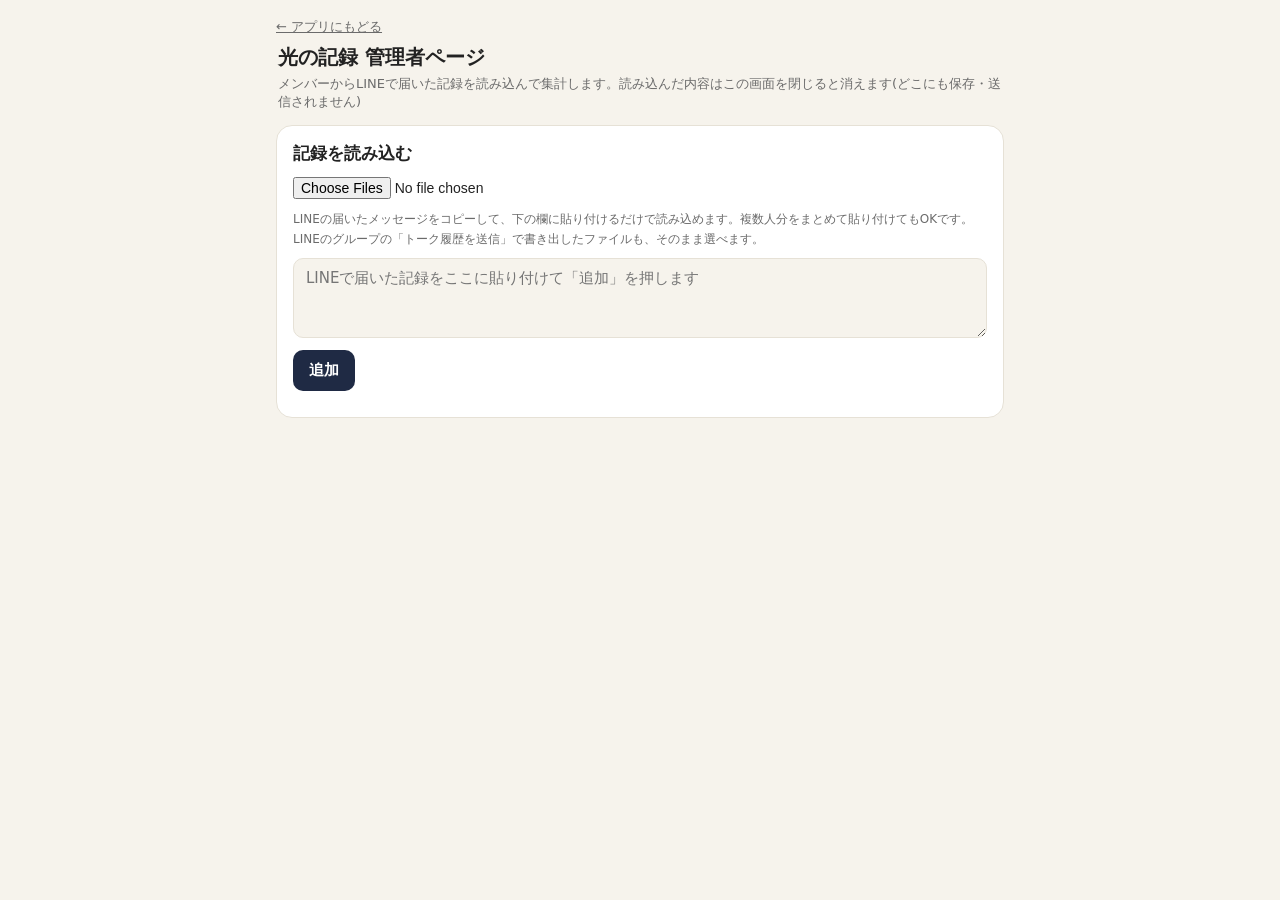
==== admin.html @ c1fd74db "アプリから管理者ページへのリンクを追加" ====
<!doctype html>
<html lang="ja">
<head>
<meta charset="utf-8">
<meta name="viewport" content="width=device-width,initial-scale=1,viewport-fit=cover">
<meta name="robots" content="noindex,nofollow">
<meta name="theme-color" content="#1f2a44">
<title>光の記録 管理者</title>
<style>
:root{
  --bg:#f6f3ec;--card:#ffffff;--ink:#222;--sub:#6b6b6b;--line:#e6e1d6;
  --gold:#b37a00;--blue:#2c5fa8;--bluebg:#e3edfb;--btn:#1f2a44;--btnink:#fff;--danger:#b3261e;
}
@media (prefers-color-scheme:dark){
  :root{--bg:#12151c;--card:#1c212c;--ink:#eee;--sub:#9aa0ac;--line:#2c3342;
    --gold:#f0b429;--blue:#7fb0f5;--bluebg:#15263f;--btn:#e8c872;--btnink:#1b1b1b;--danger:#f2b8b5}
}
*{box-sizing:border-box;-webkit-tap-highlight-color:transparent}
html,body{margin:0;background:var(--bg);color:var(--ink);
  font-family:system-ui,-apple-system,"Hiragino Sans","Noto Sans JP",sans-serif}
main{max-width:760px;margin:0 auto;padding:16px 16px 48px}
h1{font-size:20px;margin:4px 2px 4px}
.sub{color:var(--sub);font-size:13px;margin:0 2px 14px}
.card{background:var(--card);border:1px solid var(--line);border-radius:16px;padding:16px;margin-bottom:14px}
.card h2{margin:0 0 12px;font-size:17px}
.btn{background:var(--btn);color:var(--btnink);border:none;border-radius:10px;padding:11px 16px;font-size:15px;font-weight:700;cursor:pointer}
.btn.line{background:transparent;color:var(--ink);border:1px solid var(--line)}
.btn.danger{background:transparent;color:var(--danger);border:1px solid var(--danger)}
.row{display:flex;gap:8px;flex-wrap:wrap;align-items:center}
textarea,select{width:100%;font-size:15px;padding:10px 12px;border:1px solid var(--line);border-radius:10px;background:var(--bg);color:var(--ink);font-family:inherit}
textarea{min-height:80px;margin:8px 0}
input[type=file]{font-size:14px;max-width:100%}
.msg{font-size:13px;margin-top:8px;line-height:1.6}
.msg .ok{color:var(--blue)}.msg .ng{color:var(--danger)}
.chips{display:flex;gap:8px;flex-wrap:wrap;margin-top:10px}
.chip{display:inline-flex;align-items:center;gap:6px;background:var(--bluebg);color:var(--blue);border-radius:999px;padding:5px 6px 5px 12px;font-size:13px}
.chip button{border:none;background:transparent;color:inherit;font-size:16px;cursor:pointer;padding:0 6px}
.grid{display:grid;grid-template-columns:repeat(3,1fr);gap:10px}
.stat{background:var(--bg);border-radius:12px;padding:10px 12px}
.stat .l{font-size:12px;color:var(--sub)}.stat .v{font-size:20px;font-weight:700;margin-top:2px}
.stat .v.g{color:var(--gold)}.stat .v.b{color:var(--blue)}
.ctl{display:grid;grid-template-columns:1fr 1fr;gap:10px;margin-bottom:12px}
.ctl label{font-size:12px;color:var(--sub);display:block;margin-bottom:4px}
.tw{overflow-x:auto}
table{width:100%;border-collapse:collapse;font-size:14px}
th,td{padding:10px 8px;border-bottom:1px solid var(--line);text-align:right;white-space:nowrap}
th:first-child,td:first-child{text-align:left}
th{font-size:12px;color:var(--sub);font-weight:600}
tr.m{cursor:pointer}
td.s{color:var(--gold);font-weight:700}td.j{color:var(--blue)}
tr.d td{background:var(--bg);text-align:left;white-space:normal;font-size:13px;line-height:1.8}
tfoot td{font-weight:700;border-top:2px solid var(--line)}
.empty{color:var(--sub);text-align:center;padding:24px 0;font-size:14px}
.note{font-size:12px;color:var(--sub);line-height:1.7;margin-top:10px}
</style>
</head>
<body>
<main>
  <p style="margin:0 0 8px"><a href="index.html" style="color:var(--sub);font-size:13px">← アプリにもどる</a></p>
  <h1>光の記録 管理者ページ</h1>
  <p class="sub">メンバーからLINEで届いた記録を読み込んで集計します。読み込んだ内容はこの画面を閉じると消えます(どこにも保存・送信されません)</p>

  <div class="card">
    <h2>記録を読み込む</h2>
    <input type="file" id="files" multiple accept=".txt,.json,text/plain,application/json">
    <div class="note">LINEの届いたメッセージをコピーして、下の欄に貼り付けるだけで読み込めます。複数人分をまとめて貼り付けてもOKです。LINEのグループの「トーク履歴を送信」で書き出したファイルも、そのまま選べます。</div>
    <textarea id="paste" placeholder="LINEで届いた記録をここに貼り付けて「追加」を押します"></textarea>
    <div class="row"><button class="btn" id="addPaste">追加</button></div>
    <div class="msg" id="msg"></div>
    <div class="chips" id="chips"></div>
  </div>

  <div class="card" id="result" hidden>
    <h2>集計</h2>
    <div class="ctl">
      <div><label for="period">期間</label><select id="period"></select></div>
      <div><label for="sort">並べ替え</label>
        <select id="sort">
          <option value="name">名前順</option>
          <option value="seko">施光が多い順</option>
          <option value="juko">受光時間が長い順</option>
        </select>
      </div>
    </div>
    <div class="grid" id="summary"></div>
    <div class="tw" style="margin-top:12px"><table id="table"></table></div>
    <div class="note">名前の行をタップすると、日ごとの内訳が開きます。</div>
    <div class="row" style="margin-top:12px">
      <button class="btn line" id="csv">CSVで書き出す</button>
      <button class="btn danger" id="clear">すべてクリア</button>
    </div>
  </div>
</main>
<script src="admin.js"></script>
</body>
</html>
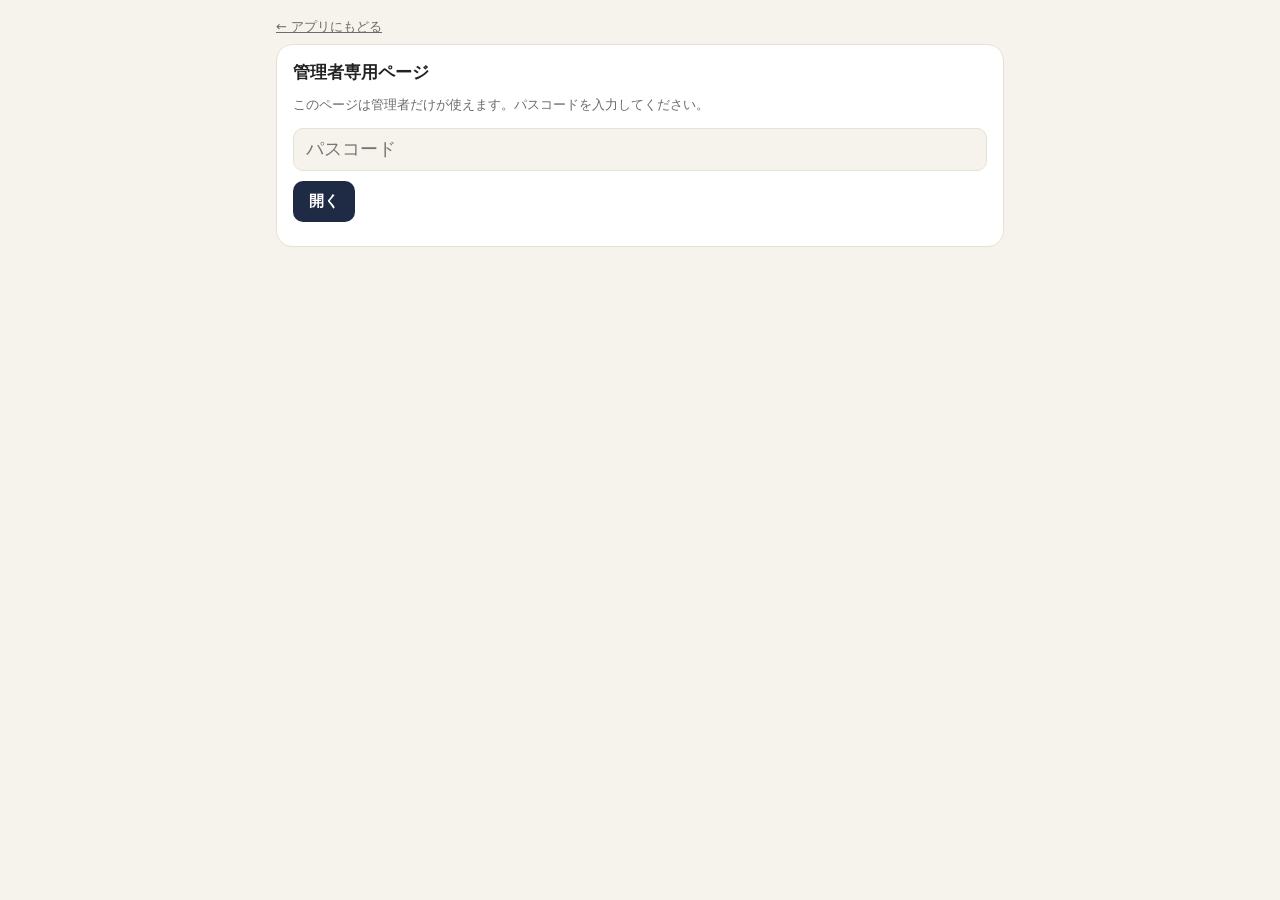
==== commit d152e6c3: "管理者ページにパスコードを追加、アプリのリンクを常に表示" ====
--- a/admin.html
+++ b/admin.html
@@ -57,6 +57,15 @@
 <body>
 <main>
   <p style="margin:0 0 8px"><a href="index.html" style="color:var(--sub);font-size:13px">← アプリにもどる</a></p>
+  <div id="lock" class="card">
+    <h2>管理者専用ページ</h2>
+    <p class="sub" style="margin-left:0">このページは管理者だけが使えます。パスコードを入力してください。</p>
+    <input type="password" id="pass" autocomplete="current-password" placeholder="パスコード" style="width:100%;font-size:18px;padding:10px 12px;border:1px solid var(--line);border-radius:10px;background:var(--bg);color:var(--ink);margin-bottom:10px">
+    <div class="row"><button class="btn" id="unlock">開く</button></div>
+    <div class="msg" id="lockMsg"></div>
+  </div>
+
+  <div id="content" hidden>
   <h1>光の記録 管理者ページ</h1>
   <p class="sub">メンバーからLINEで届いた記録を読み込んで集計します。読み込んだ内容はこの画面を閉じると消えます(どこにも保存・送信されません)</p>
 
@@ -90,6 +99,7 @@
       <button class="btn danger" id="clear">すべてクリア</button>
     </div>
   </div>
+  </div>
 </main>
 <script src="admin.js"></script>
 </body>
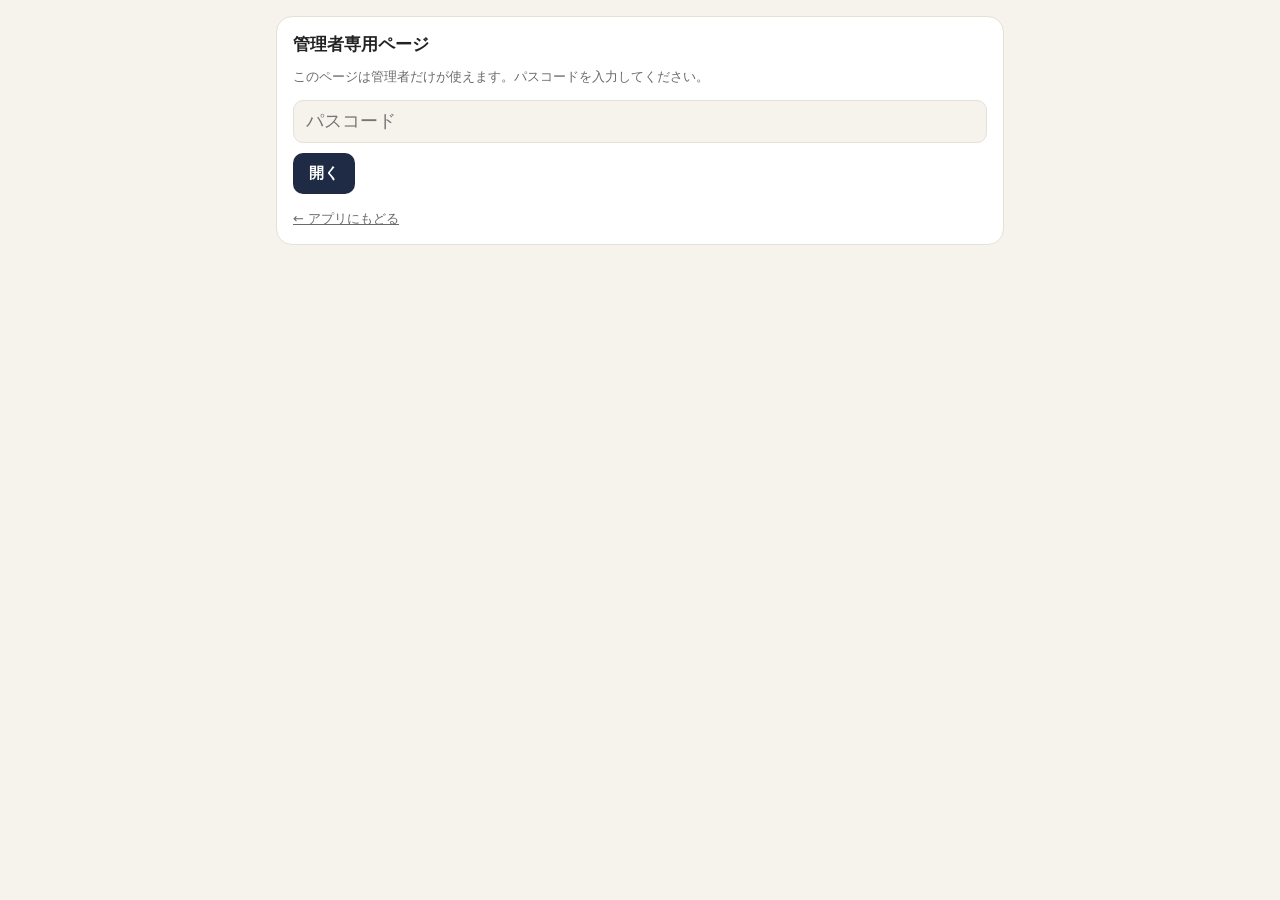
==== commit efbe4b56: "報告を前回以降の分で送れるように、管理者ページに未報告一覧・グラフ・名簿登録を追加、画面を見直し" ====
--- a/admin.html
+++ b/admin.html
@@ -9,11 +9,11 @@
 <style>
 :root{
   --bg:#f6f3ec;--card:#ffffff;--ink:#222;--sub:#6b6b6b;--line:#e6e1d6;
-  --gold:#b37a00;--blue:#2c5fa8;--bluebg:#e3edfb;--btn:#1f2a44;--btnink:#fff;--danger:#b3261e;
+  --gold:#b37a00;--goldbg:#fff3d1;--blue:#2c5fa8;--bluebg:#e3edfb;--btn:#1f2a44;--btnink:#fff;--danger:#b3261e;--warn:#b26a00;
 }
 @media (prefers-color-scheme:dark){
   :root{--bg:#12151c;--card:#1c212c;--ink:#eee;--sub:#9aa0ac;--line:#2c3342;
-    --gold:#f0b429;--blue:#7fb0f5;--bluebg:#15263f;--btn:#e8c872;--btnink:#1b1b1b;--danger:#f2b8b5}
+    --gold:#f0b429;--goldbg:#3a2f10;--blue:#7fb0f5;--bluebg:#15263f;--btn:#e8c872;--btnink:#1b1b1b;--danger:#f2b8b5;--warn:#f0b429}
 }
 *{box-sizing:border-box;-webkit-tap-highlight-color:transparent}
 html,body{margin:0;background:var(--bg);color:var(--ink);
@@ -32,9 +32,6 @@
 input[type=file]{font-size:14px;max-width:100%}
 .msg{font-size:13px;margin-top:8px;line-height:1.6}
 .msg .ok{color:var(--blue)}.msg .ng{color:var(--danger)}
-.chips{display:flex;gap:8px;flex-wrap:wrap;margin-top:10px}
-.chip{display:inline-flex;align-items:center;gap:6px;background:var(--bluebg);color:var(--blue);border-radius:999px;padding:5px 6px 5px 12px;font-size:13px}
-.chip button{border:none;background:transparent;color:inherit;font-size:16px;cursor:pointer;padding:0 6px}
 .grid{display:grid;grid-template-columns:repeat(3,1fr);gap:10px}
 .stat{background:var(--bg);border-radius:12px;padding:10px 12px}
 .stat .l{font-size:12px;color:var(--sub)}.stat .v{font-size:20px;font-weight:700;margin-top:2px}
@@ -47,36 +44,86 @@
 th:first-child,td:first-child{text-align:left}
 th{font-size:12px;color:var(--sub);font-weight:600}
 tr.m{cursor:pointer}
+tr.m.off td:first-child{color:var(--sub)}
 td.s{color:var(--gold);font-weight:700}td.j{color:var(--blue)}
-tr.d td{background:var(--bg);text-align:left;white-space:normal;font-size:13px;line-height:1.8}
+.warn{color:var(--warn);font-weight:700}.bad{color:var(--danger);font-weight:700}
+tr.d td{background:var(--bg);text-align:left;white-space:normal;font-size:13px;line-height:1.9}
 tfoot td{font-weight:700;border-top:2px solid var(--line)}
-.empty{color:var(--sub);text-align:center;padding:24px 0;font-size:14px}
 .note{font-size:12px;color:var(--sub);line-height:1.7;margin-top:10px}
+dialog{border:none;border-radius:16px;padding:20px;width:min(92vw,420px);background:var(--card);color:var(--ink)}
+dialog::backdrop{background:rgba(0,0,0,.45)}
+dialog h3{margin:0 0 6px}
+dialog label{display:block;font-size:13px;color:var(--sub);margin:12px 0 4px}
+dialog input[type=text],dialog input[type=date],dialog input[type=number]{width:100%;font-size:18px;padding:10px 12px;border:1px solid var(--line);border-radius:10px;background:var(--bg);color:var(--ink);font-family:inherit}
+dialog label.chk{display:flex;align-items:center;gap:8px;color:var(--ink);font-size:14px}
+.ed{border:none;background:transparent;color:var(--blue);font-size:13px;cursor:pointer;text-decoration:underline;padding:0 6px}
+.ed.dn{color:var(--danger)}
+details.fold{margin-top:12px}
+details.fold summary{cursor:pointer;font-size:14px;color:var(--blue)}
+.un{display:flex;justify-content:space-between;gap:8px;padding:9px 0;border-bottom:1px solid var(--line);font-size:14px}
+.un:last-child{border-bottom:none}
+.un .r{text-align:right}
+.okline{color:var(--blue);font-size:14px;padding:6px 0}
+.bar{display:grid;grid-template-columns:5.5em 1fr 5.5em;gap:8px;align-items:center;padding:5px 0;font-size:13px}
+.bar .bl{overflow:hidden;text-overflow:ellipsis;white-space:nowrap}
+.bar .bt{background:var(--bg);border-radius:6px;height:16px;overflow:hidden}
+.bar .bf{height:100%;border-radius:6px}
+.bar .bf.g{background:var(--gold)}.bar .bf.b{background:var(--blue)}
+.bar .bv{text-align:right;font-weight:700;white-space:nowrap}
 </style>
 </head>
 <body>
 <main>
-  <p style="margin:0 0 8px"><a href="index.html" style="color:var(--sub);font-size:13px">← アプリにもどる</a></p>
   <div id="lock" class="card">
     <h2>管理者専用ページ</h2>
     <p class="sub" style="margin-left:0">このページは管理者だけが使えます。パスコードを入力してください。</p>
     <input type="password" id="pass" autocomplete="current-password" placeholder="パスコード" style="width:100%;font-size:18px;padding:10px 12px;border:1px solid var(--line);border-radius:10px;background:var(--bg);color:var(--ink);margin-bottom:10px">
     <div class="row"><button class="btn" id="unlock">開く</button></div>
     <div class="msg" id="lockMsg"></div>
+    <p style="margin:14px 0 0"><a href="index.html" style="color:var(--sub);font-size:13px">← アプリにもどる</a></p>
   </div>
 
   <div id="content" hidden>
+  <p style="margin:0 0 8px"><a href="index.html" style="color:var(--sub);font-size:13px">← アプリにもどる</a></p>
   <h1>光の記録 管理者ページ</h1>
-  <p class="sub">メンバーからLINEで届いた記録を読み込んで集計します。読み込んだ内容はこの画面を閉じると消えます(どこにも保存・送信されません)</p>
+  <p class="sub">メンバーからLINEで届いた記録を読み込んで集計します。読み込んだ記録は、この端末に保存されます(過去の分も残り、同じ人から新しく届くと更新されます)</p>
 
   <div class="card">
     <h2>記録を読み込む</h2>
-    <input type="file" id="files" multiple accept=".txt,.json,text/plain,application/json">
-    <div class="note">LINEの届いたメッセージをコピーして、下の欄に貼り付けるだけで読み込めます。複数人分をまとめて貼り付けてもOKです。LINEのグループの「トーク履歴を送信」で書き出したファイルも、そのまま選べます。</div>
+    <div class="note" style="margin-top:0">LINEで届いたメッセージをコピーして、下の欄に貼り付けるだけで読み込めます。複数人分をまとめて貼り付けてもOKです。</div>
     <textarea id="paste" placeholder="LINEで届いた記録をここに貼り付けて「追加」を押します"></textarea>
     <div class="row"><button class="btn" id="addPaste">追加</button></div>
     <div class="msg" id="msg"></div>
-    <div class="chips" id="chips"></div>
+    <details class="fold">
+      <summary>ファイルから読み込む(LINEのトーク履歴など)</summary>
+      <div class="note">LINEのグループの「トーク履歴を送信」で書き出したファイルも、そのまま選べます。</div>
+      <input type="file" id="files" multiple accept=".txt,.json,text/plain,application/json" style="margin-top:8px">
+    </details>
+    <details class="fold">
+      <summary>名簿を登録する(メンバーの名前)</summary>
+      <div class="note">メンバーの名前を1行に1人ずつ入力して登録すると、まだ一度も届いていない人も「報告がない人」に表示されます。</div>
+      <textarea id="roster" placeholder="山田太郎&#10;佐藤花子"></textarea>
+      <div class="row">
+        <button class="btn line" id="rosterAdd">名簿に登録</button>
+        <button class="btn line" id="addMember">1人ずつ手入力で追加</button>
+      </div>
+    </details>
+  </div>
+
+  <div class="card" id="unrep" hidden>
+    <h2>報告がない人</h2>
+    <div class="ctl" style="grid-template-columns:1fr">
+      <div><label for="unDays">最後の報告から、何日たった人を表示するか</label>
+        <select id="unDays">
+          <option value="3">3日以上</option>
+          <option value="7" selected>7日以上</option>
+          <option value="14">14日以上</option>
+          <option value="30">30日以上</option>
+        </select>
+      </div>
+    </div>
+    <div id="unList"></div>
+    <div class="note">「最後の報告」は、その人からのLINEの記録が届いた日(または、あなたが手入力した日)です。お休み中の人は、名前の内訳から「休止中にする」と、この一覧に出なくなります。</div>
   </div>
 
   <div class="card" id="result" hidden>
@@ -88,19 +135,69 @@
           <option value="name">名前順</option>
           <option value="seko">施光が多い順</option>
           <option value="juko">受光時間が長い順</option>
+          <option value="rep">最終報告が古い順</option>
         </select>
       </div>
     </div>
     <div class="grid" id="summary"></div>
     <div class="tw" style="margin-top:12px"><table id="table"></table></div>
-    <div class="note">名前の行をタップすると、日ごとの内訳が開きます。</div>
+    <div class="note">名前の行をタップすると、日ごとの内訳が開きます。内訳から、記録の修正・追加・削除ができます。</div>
     <div class="row" style="margin-top:12px">
       <button class="btn line" id="csv">CSVで書き出す</button>
-      <button class="btn danger" id="clear">すべてクリア</button>
-    </div>
+    </div>
+  </div>
+
+  <div class="card" id="chartCard" hidden>
+    <h2>グラフ</h2>
+    <div class="ctl">
+      <div><label for="chartMode">見かた</label>
+        <select id="chartMode">
+          <option value="member">メンバー別(上の集計の期間)</option>
+          <option value="month">月別(全員の合計)</option>
+        </select>
+      </div>
+      <div><label for="chartMetric">項目</label>
+        <select id="chartMetric">
+          <option value="seko">施光(回数)</option>
+          <option value="juko">受光(時間)</option>
+        </select>
+      </div>
+    </div>
+    <div id="chart"></div>
+  </div>
+
+  <div class="card">
+    <h2>バックアップ</h2>
+    <div class="row">
+      <button class="btn line" id="bkOut">管理データを書き出す</button>
+      <button class="btn line" id="bkIn">読み込む</button>
+      <input type="file" id="bkFile" accept=".json,application/json" hidden>
+    </div>
+    <div class="note">保存先はこの端末のブラウザの中です。端末の変更や、ブラウザのデータ削除に備えて、ときどき書き出してください。</div>
+    <div class="row" style="margin-top:14px"><button class="btn danger" id="clear">保存済みの記録をすべて削除</button></div>
   </div>
   </div>
 </main>
+
+<dialog id="eDlg">
+  <h3 id="eTitle">記録の入力</h3>
+  <label for="eName">名前</label>
+  <input id="eName" type="text" maxlength="40" list="eNames" autocomplete="off">
+  <datalist id="eNames"></datalist>
+  <label for="eDate">日付</label>
+  <input id="eDate" type="date">
+  <label for="eSeko">施光(回)</label>
+  <input id="eSeko" type="number" inputmode="numeric" min="0" max="9999">
+  <label for="eJuko">受光(その日の合計・分)</label>
+  <input id="eJuko" type="number" inputmode="numeric" min="0" max="1440" placeholder="未記録">
+  <label class="chk"><input type="checkbox" id="eRep" checked style="width:auto"> この人から報告を受け取った日として記録する</label>
+  <div class="note" id="ePrev"></div>
+  <div class="row" style="margin-top:16px">
+    <button class="btn" id="eSave">保存</button>
+    <button class="btn danger" id="eDel">この日を消す</button>
+    <button class="btn line" id="eClose">閉じる</button>
+  </div>
+</dialog>
 <script src="admin.js"></script>
 </body>
 </html>
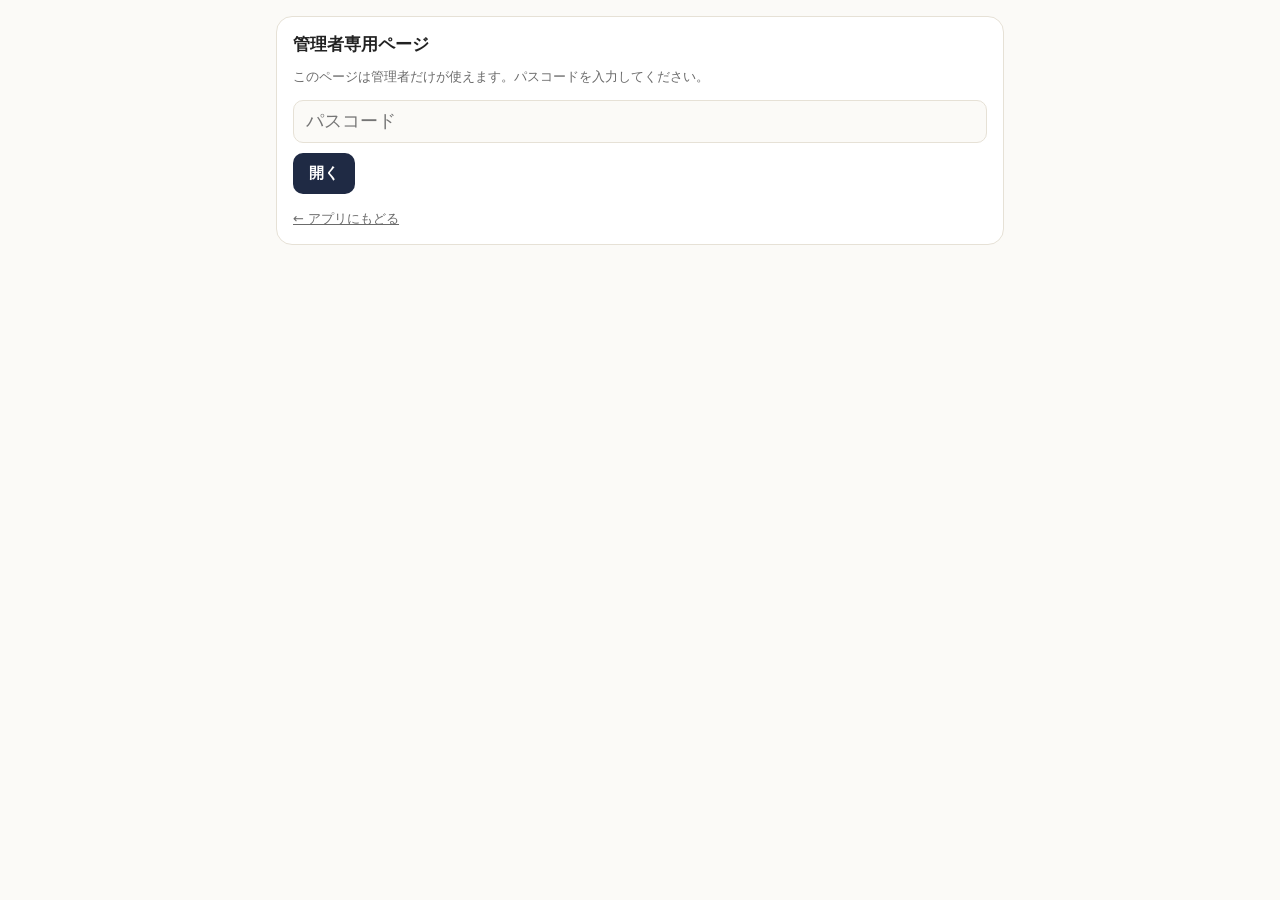
==== commit 71968418: "端末の設定にかかわらず、明るい背景に固定" ====
--- a/admin.html
+++ b/admin.html
@@ -8,12 +8,9 @@
 <title>光の記録 管理者</title>
 <style>
 :root{
-  --bg:#f6f3ec;--card:#ffffff;--ink:#222;--sub:#6b6b6b;--line:#e6e1d6;
-  --gold:#b37a00;--goldbg:#fff3d1;--blue:#2c5fa8;--bluebg:#e3edfb;--btn:#1f2a44;--btnink:#fff;--danger:#b3261e;--warn:#b26a00;
-}
-@media (prefers-color-scheme:dark){
-  :root{--bg:#12151c;--card:#1c212c;--ink:#eee;--sub:#9aa0ac;--line:#2c3342;
-    --gold:#f0b429;--goldbg:#3a2f10;--blue:#7fb0f5;--bluebg:#15263f;--btn:#e8c872;--btnink:#1b1b1b;--danger:#f2b8b5;--warn:#f0b429}
+  color-scheme:light;
+  --bg:#fbfaf7;--card:#ffffff;--ink:#222;--sub:#6b6b6b;--line:#e6e1d6;
+  --gold:#b37a00;--goldbg:#fff3d1;--blue:#2c5fa8;--bluebg:#e3edfb;--btn:#1f2a44;--btnink:#fff;--danger:#b3261e;--warn:#b26a00;--san:#1f7a4d;
 }
 *{box-sizing:border-box;-webkit-tap-highlight-color:transparent}
 html,body{margin:0;background:var(--bg);color:var(--ink);
@@ -32,10 +29,10 @@
 input[type=file]{font-size:14px;max-width:100%}
 .msg{font-size:13px;margin-top:8px;line-height:1.6}
 .msg .ok{color:var(--blue)}.msg .ng{color:var(--danger)}
-.grid{display:grid;grid-template-columns:repeat(3,1fr);gap:10px}
+.grid{display:grid;grid-template-columns:repeat(2,1fr);gap:10px}
 .stat{background:var(--bg);border-radius:12px;padding:10px 12px}
 .stat .l{font-size:12px;color:var(--sub)}.stat .v{font-size:20px;font-weight:700;margin-top:2px}
-.stat .v.g{color:var(--gold)}.stat .v.b{color:var(--blue)}
+.stat .v.g{color:var(--gold)}.stat .v.b{color:var(--blue)}.stat .v.p{color:var(--san)}
 .ctl{display:grid;grid-template-columns:1fr 1fr;gap:10px;margin-bottom:12px}
 .ctl label{font-size:12px;color:var(--sub);display:block;margin-bottom:4px}
 .tw{overflow-x:auto}
@@ -45,7 +42,7 @@
 th{font-size:12px;color:var(--sub);font-weight:600}
 tr.m{cursor:pointer}
 tr.m.off td:first-child{color:var(--sub)}
-td.s{color:var(--gold);font-weight:700}td.j{color:var(--blue)}
+td.s{color:var(--gold);font-weight:700}td.j{color:var(--blue)}td.p{color:var(--san);font-weight:700}
 .warn{color:var(--warn);font-weight:700}.bad{color:var(--danger);font-weight:700}
 tr.d td{background:var(--bg);text-align:left;white-space:normal;font-size:13px;line-height:1.9}
 tfoot td{font-weight:700;border-top:2px solid var(--line)}
@@ -68,8 +65,14 @@
 .bar .bl{overflow:hidden;text-overflow:ellipsis;white-space:nowrap}
 .bar .bt{background:var(--bg);border-radius:6px;height:16px;overflow:hidden}
 .bar .bf{height:100%;border-radius:6px}
-.bar .bf.g{background:var(--gold)}.bar .bf.b{background:var(--blue)}
+.bar .bf.g{background:var(--gold)}.bar .bf.b{background:var(--blue)}.bar .bf.p{background:var(--san)}
 .bar .bv{text-align:right;font-weight:700;white-space:nowrap}
+.gtab{border:1px solid var(--line);background:var(--card);color:var(--ink);border-radius:999px;padding:8px 14px;font-size:14px;cursor:pointer;font-family:inherit}
+.gtab.on{background:var(--btn);color:var(--btnink);border-color:var(--btn);font-weight:700}
+.gtab small{opacity:.7;margin-left:4px}
+.gname{font-size:13px;color:var(--sub);margin:-4px 0 8px}
+.gname b{color:var(--ink)}
+.chips{display:flex;gap:8px;flex-wrap:wrap}
 </style>
 </head>
 <body>
@@ -88,8 +91,22 @@
   <h1>光の記録 管理者ページ</h1>
   <p class="sub">メンバーからLINEで届いた記録を読み込んで集計します。読み込んだ記録は、この端末に保存されます(過去の分も残り、同じ人から新しく届くと更新されます)</p>
 
+  <div class="card" id="grpCard">
+    <h2>グループ</h2>
+    <div class="chips" id="grpChips"></div>
+    <div class="row" style="margin-top:12px">
+      <button class="btn line" id="grpAdd">＋グループを追加</button>
+      <button class="btn line" id="grpRename">名前を変更</button>
+      <button class="btn line" id="grpDel" style="color:var(--danger)">削除</button>
+    </div>
+    <div class="note">グループごとに、名簿・集計表・グラフが別になります。選んだグループが、下の「読み込み先」になります。</div>
+  </div>
+
   <div class="card">
     <h2>記録を読み込む</h2>
+    <div class="ctl" style="grid-template-columns:1fr;margin-bottom:8px">
+      <div><label for="grpSel">読み込み先のグループ</label><select id="grpSel"></select></div>
+    </div>
     <div class="note" style="margin-top:0">LINEで届いたメッセージをコピーして、下の欄に貼り付けるだけで読み込めます。複数人分をまとめて貼り付けてもOKです。</div>
     <textarea id="paste" placeholder="LINEで届いた記録をここに貼り付けて「追加」を押します"></textarea>
     <div class="row"><button class="btn" id="addPaste">追加</button></div>
@@ -112,6 +129,7 @@
 
   <div class="card" id="unrep" hidden>
     <h2>報告がない人</h2>
+    <div class="gname">グループ:<b id="gnUn"></b></div>
     <div class="ctl" style="grid-template-columns:1fr">
       <div><label for="unDays">最後の報告から、何日たった人を表示するか</label>
         <select id="unDays">
@@ -128,6 +146,7 @@
 
   <div class="card" id="result" hidden>
     <h2>集計</h2>
+    <div class="gname">グループ:<b id="gnTable"></b></div>
     <div class="ctl">
       <div><label for="period">期間</label><select id="period"></select></div>
       <div><label for="sort">並べ替え</label>
@@ -135,6 +154,7 @@
           <option value="name">名前順</option>
           <option value="seko">施光が多い順</option>
           <option value="juko">受光時間が長い順</option>
+          <option value="san">道場参拝が多い順</option>
           <option value="rep">最終報告が古い順</option>
         </select>
       </div>
@@ -149,6 +169,7 @@
 
   <div class="card" id="chartCard" hidden>
     <h2>グラフ</h2>
+    <div class="gname">グループ:<b id="gnChart"></b></div>
     <div class="ctl">
       <div><label for="chartMode">見かた</label>
         <select id="chartMode">
@@ -160,6 +181,7 @@
         <select id="chartMetric">
           <option value="seko">施光(回数)</option>
           <option value="juko">受光(時間)</option>
+          <option value="san">道場参拝(日数)</option>
         </select>
       </div>
     </div>
@@ -174,7 +196,7 @@
       <input type="file" id="bkFile" accept=".json,application/json" hidden>
     </div>
     <div class="note">保存先はこの端末のブラウザの中です。端末の変更や、ブラウザのデータ削除に備えて、ときどき書き出してください。</div>
-    <div class="row" style="margin-top:14px"><button class="btn danger" id="clear">保存済みの記録をすべて削除</button></div>
+    <div class="row" style="margin-top:14px"><button class="btn danger" id="clear">このグループの記録をすべて削除</button></div>
   </div>
   </div>
 </main>
@@ -191,6 +213,7 @@
   <label for="eJuko">受光(その日の合計・分)</label>
   <input id="eJuko" type="number" inputmode="numeric" min="0" max="1440" placeholder="未記録">
   <label class="chk"><input type="checkbox" id="eRep" checked style="width:auto"> この人から報告を受け取った日として記録する</label>
+  <label class="chk" for="eSan"><input type="checkbox" id="eSan" style="width:22px;height:22px;flex:none"> 道場参拝 ○(参拝した)</label>
   <div class="note" id="ePrev"></div>
   <div class="row" style="margin-top:16px">
     <button class="btn" id="eSave">保存</button>
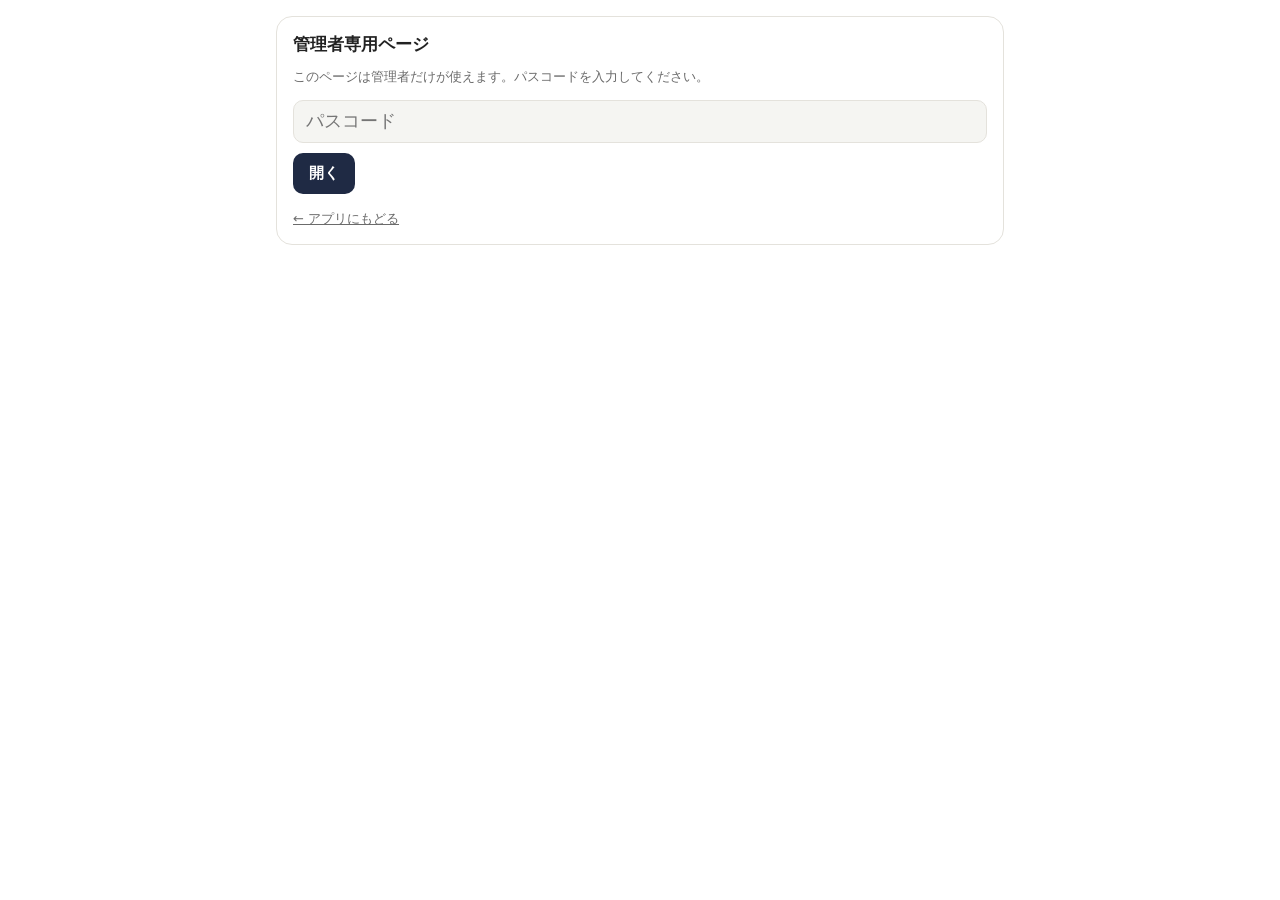
==== commit ea161f3d: "UI改善:保存ボタンの固定、未保存の確認、説明の折りたたみ、文字サイズ・背景色(白/クリーム/黒)の選択、管理者ページの整理とスマホ用の表示" ====
--- a/admin.html
+++ b/admin.html
@@ -4,14 +4,11 @@
 <meta charset="utf-8">
 <meta name="viewport" content="width=device-width,initial-scale=1,viewport-fit=cover">
 <meta name="robots" content="noindex,nofollow">
-<meta name="theme-color" content="#1f2a44">
+<meta name="theme-color" content="#ffffff">
 <title>光の記録 管理者</title>
+<link rel="stylesheet" href="theme.css">
+<script src="theme.js"></script>
 <style>
-:root{
-  color-scheme:light;
-  --bg:#fbfaf7;--card:#ffffff;--ink:#222;--sub:#6b6b6b;--line:#e6e1d6;
-  --gold:#b37a00;--goldbg:#fff3d1;--blue:#2c5fa8;--bluebg:#e3edfb;--btn:#1f2a44;--btnink:#fff;--danger:#b3261e;--warn:#b26a00;--san:#1f7a4d;
-}
 *{box-sizing:border-box;-webkit-tap-highlight-color:transparent}
 html,body{margin:0;background:var(--bg);color:var(--ink);
   font-family:system-ui,-apple-system,"Hiragino Sans","Noto Sans JP",sans-serif}
@@ -24,13 +21,13 @@
 .btn.line{background:transparent;color:var(--ink);border:1px solid var(--line)}
 .btn.danger{background:transparent;color:var(--danger);border:1px solid var(--danger)}
 .row{display:flex;gap:8px;flex-wrap:wrap;align-items:center}
-textarea,select{width:100%;font-size:15px;padding:10px 12px;border:1px solid var(--line);border-radius:10px;background:var(--bg);color:var(--ink);font-family:inherit}
+textarea,select{width:100%;font-size:15px;padding:10px 12px;border:1px solid var(--line);border-radius:10px;background:var(--soft);color:var(--ink);font-family:inherit}
 textarea{min-height:80px;margin:8px 0}
 input[type=file]{font-size:14px;max-width:100%}
 .msg{font-size:13px;margin-top:8px;line-height:1.6}
 .msg .ok{color:var(--blue)}.msg .ng{color:var(--danger)}
 .grid{display:grid;grid-template-columns:repeat(2,1fr);gap:10px}
-.stat{background:var(--bg);border-radius:12px;padding:10px 12px}
+.stat{background:var(--soft);border-radius:12px;padding:10px 12px}
 .stat .l{font-size:12px;color:var(--sub)}.stat .v{font-size:20px;font-weight:700;margin-top:2px}
 .stat .v.g{color:var(--gold)}.stat .v.b{color:var(--blue)}.stat .v.p{color:var(--san)}
 .ctl{display:grid;grid-template-columns:1fr 1fr;gap:10px;margin-bottom:12px}
@@ -44,14 +41,14 @@
 tr.m.off td:first-child{color:var(--sub)}
 td.s{color:var(--gold);font-weight:700}td.j{color:var(--blue)}td.p{color:var(--san);font-weight:700}
 .warn{color:var(--warn);font-weight:700}.bad{color:var(--danger);font-weight:700}
-tr.d td{background:var(--bg);text-align:left;white-space:normal;font-size:13px;line-height:1.9}
+tr.d td{background:var(--soft);text-align:left;white-space:normal;font-size:13px;line-height:1.9}
 tfoot td{font-weight:700;border-top:2px solid var(--line)}
 .note{font-size:12px;color:var(--sub);line-height:1.7;margin-top:10px}
 dialog{border:none;border-radius:16px;padding:20px;width:min(92vw,420px);background:var(--card);color:var(--ink)}
 dialog::backdrop{background:rgba(0,0,0,.45)}
 dialog h3{margin:0 0 6px}
 dialog label{display:block;font-size:13px;color:var(--sub);margin:12px 0 4px}
-dialog input[type=text],dialog input[type=date],dialog input[type=number]{width:100%;font-size:18px;padding:10px 12px;border:1px solid var(--line);border-radius:10px;background:var(--bg);color:var(--ink);font-family:inherit}
+dialog input[type=text],dialog input[type=date],dialog input[type=number]{width:100%;font-size:18px;padding:10px 12px;border:1px solid var(--line);border-radius:10px;background:var(--soft);color:var(--ink);font-family:inherit}
 dialog label.chk{display:flex;align-items:center;gap:8px;color:var(--ink);font-size:14px}
 .ed{border:none;background:transparent;color:var(--blue);font-size:13px;cursor:pointer;text-decoration:underline;padding:0 6px}
 .ed.dn{color:var(--danger)}
@@ -63,7 +60,7 @@
 .okline{color:var(--blue);font-size:14px;padding:6px 0}
 .bar{display:grid;grid-template-columns:5.5em 1fr 5.5em;gap:8px;align-items:center;padding:5px 0;font-size:13px}
 .bar .bl{overflow:hidden;text-overflow:ellipsis;white-space:nowrap}
-.bar .bt{background:var(--bg);border-radius:6px;height:16px;overflow:hidden}
+.bar .bt{background:var(--soft);border-radius:6px;height:16px;overflow:hidden}
 .bar .bf{height:100%;border-radius:6px}
 .bar .bf.g{background:var(--gold)}.bar .bf.b{background:var(--blue)}.bar .bf.p{background:var(--san)}
 .bar .bv{text-align:right;font-weight:700;white-space:nowrap}
@@ -73,6 +70,20 @@
 .gname{font-size:13px;color:var(--sub);margin:-4px 0 8px}
 .gname b{color:var(--ink)}
 .chips{display:flex;gap:8px;flex-wrap:wrap}
+@media (max-width:600px){
+  .tw{overflow:visible}
+  table,tbody,tfoot,tr,td{display:block}
+  thead{display:none}
+  tr.m,tfoot tr{display:grid;grid-template-columns:1fr 1fr;gap:6px 14px;background:var(--card);border:1px solid var(--line);border-radius:12px;padding:12px 14px;margin-bottom:8px}
+  tr.m td,tfoot tr td{border:none;padding:0;text-align:left;white-space:normal;display:flex;justify-content:space-between;align-items:baseline;font-size:15px}
+  tr.m td:first-child,tfoot tr td:first-child{grid-column:1/-1;font-size:16px;font-weight:700;margin-bottom:2px}
+  tr.m td[data-label]::before,tfoot tr td[data-label]::before{content:attr(data-label);color:var(--sub);font-size:12px;font-weight:400;margin-right:8px}
+  tr.m td:empty,tfoot tr td:empty{display:none}
+  tr.d{margin:-2px 0 10px}
+  tr.d td{border:1px solid var(--line);border-radius:12px;padding:12px 14px}
+  tfoot tr{background:var(--soft);margin-top:4px}
+  tfoot td{border-top:none}
+}
 </style>
 </head>
 <body>
@@ -80,7 +91,7 @@
   <div id="lock" class="card">
     <h2>管理者専用ページ</h2>
     <p class="sub" style="margin-left:0">このページは管理者だけが使えます。パスコードを入力してください。</p>
-    <input type="password" id="pass" autocomplete="current-password" placeholder="パスコード" style="width:100%;font-size:18px;padding:10px 12px;border:1px solid var(--line);border-radius:10px;background:var(--bg);color:var(--ink);margin-bottom:10px">
+    <input type="password" id="pass" autocomplete="current-password" placeholder="パスコード" style="width:100%;font-size:18px;padding:10px 12px;border:1px solid var(--line);border-radius:10px;background:var(--soft);color:var(--ink);margin-bottom:10px">
     <div class="row"><button class="btn" id="unlock">開く</button></div>
     <div class="msg" id="lockMsg"></div>
     <p style="margin:14px 0 0"><a href="index.html" style="color:var(--sub);font-size:13px">← アプリにもどる</a></p>
@@ -91,21 +102,10 @@
   <h1>光の記録 管理者ページ</h1>
   <p class="sub">メンバーからLINEで届いた記録を読み込んで集計します。読み込んだ記録は、この端末に保存されます(過去の分も残り、同じ人から新しく届くと更新されます)</p>
 
-  <div class="card" id="grpCard">
-    <h2>グループ</h2>
-    <div class="chips" id="grpChips"></div>
-    <div class="row" style="margin-top:12px">
-      <button class="btn line" id="grpAdd">＋グループを追加</button>
-      <button class="btn line" id="grpRename">名前を変更</button>
-      <button class="btn line" id="grpDel" style="color:var(--danger)">削除</button>
-    </div>
-    <div class="note">グループごとに、名簿・集計表・グラフが別になります。選んだグループが、下の「読み込み先」になります。</div>
-  </div>
-
   <div class="card">
     <h2>記録を読み込む</h2>
     <div class="ctl" style="grid-template-columns:1fr;margin-bottom:8px">
-      <div><label for="grpSel">読み込み先のグループ</label><select id="grpSel"></select></div>
+      <div><label for="grpSel">読み込み先のグループ(下の表・グラフも、このグループになります)</label><select id="grpSel"></select></div>
     </div>
     <div class="note" style="margin-top:0">LINEで届いたメッセージをコピーして、下の欄に貼り付けるだけで読み込めます。複数人分をまとめて貼り付けてもOKです。</div>
     <textarea id="paste" placeholder="LINEで届いた記録をここに貼り付けて「追加」を押します"></textarea>
@@ -188,6 +188,17 @@
     <div id="chart"></div>
   </div>
 
+  <div class="card" id="grpCard">
+    <h2>グループ</h2>
+    <div class="chips" id="grpChips"></div>
+    <div class="row" style="margin-top:12px">
+      <button class="btn line" id="grpAdd">＋グループを追加</button>
+      <button class="btn line" id="grpRename">名前を変更</button>
+      <button class="btn line" id="grpDel" style="color:var(--danger)">削除</button>
+    </div>
+    <div class="note">グループごとに、名簿・集計表・グラフが別になります。上の「読み込み先のグループ」の欄か、このグループ名のボタンで、読み込み先・表示を切り替えられます。</div>
+  </div>
+
   <div class="card">
     <h2>バックアップ</h2>
     <div class="row">
@@ -197,6 +208,11 @@
     </div>
     <div class="note">保存先はこの端末のブラウザの中です。端末の変更や、ブラウザのデータ削除に備えて、ときどき書き出してください。</div>
     <div class="row" style="margin-top:14px"><button class="btn danger" id="clear">このグループの記録をすべて削除</button></div>
+  </div>
+
+  <div class="card">
+    <h2>表示設定</h2>
+    <div id="prefsMount"></div>
   </div>
   </div>
 </main>
--- a/theme.css
+++ b/theme.css
@@ -0,0 +1,39 @@
+/* 光の記録:色(背景)の設定。アプリと管理者ページで共通 */
+:root, html[data-theme="white"] {
+  color-scheme: light;
+  --bg: #ffffff; --card: #ffffff; --soft: #f5f5f2;
+  --ink: #222222; --sub: #6b6b6b; --line: #e4e2dc;
+  --gold: #b37a00; --goldbg: #fff3d1;
+  --blue: #2c5fa8; --bluebg: #e3edfb;
+  --btn: #1f2a44; --btnink: #ffffff;
+  --danger: #b3261e; --today: #c98a00; --san: #1f7a4d; --warn: #b26a00;
+}
+html[data-theme="cream"] {
+  color-scheme: light;
+  --bg: #f6f3ec; --card: #ffffff; --soft: #f6f3ec; --line: #e6e1d6;
+}
+html[data-theme="dark"] {
+  color-scheme: dark;
+  --bg: #181c24; --card: #222833; --soft: #181c24;
+  --ink: #eeeeee; --sub: #a3a9b5; --line: #343c4b;
+  --gold: #f0b429; --goldbg: #3a2f10;
+  --blue: #7fb0f5; --bluebg: #15263f;
+  --btn: #e8c872; --btnink: #1b1b1b;
+  --danger: #f2b8b5; --today: #f0b429; --san: #5fcf95; --warn: #f0b429;
+}
+html[data-theme="dark"] .round.plus,
+html[data-theme="dark"] .btn.commit.dirty { color: #1b1b1b; }
+html[data-theme="dark"] .seg button.on-yes { color: #10281c; }
+
+/* 文字の大きさ */
+html[data-fs="large"] body { zoom: 1.18; }
+
+/* 表示設定の部品 */
+.prefs .pl { font-size: 13px; color: var(--sub); margin: 12px 0 6px; }
+.prefs .pl:first-child { margin-top: 0; }
+.prefs .opts { display: flex; gap: 8px; flex-wrap: wrap; }
+.prefs .opt {
+  border: 1px solid var(--line); background: var(--card); color: var(--ink);
+  border-radius: 999px; padding: 9px 18px; font-size: 15px; cursor: pointer; font-family: inherit;
+}
+.prefs .opt.on { background: var(--btn); color: var(--btnink); border-color: var(--btn); font-weight: 700; }
